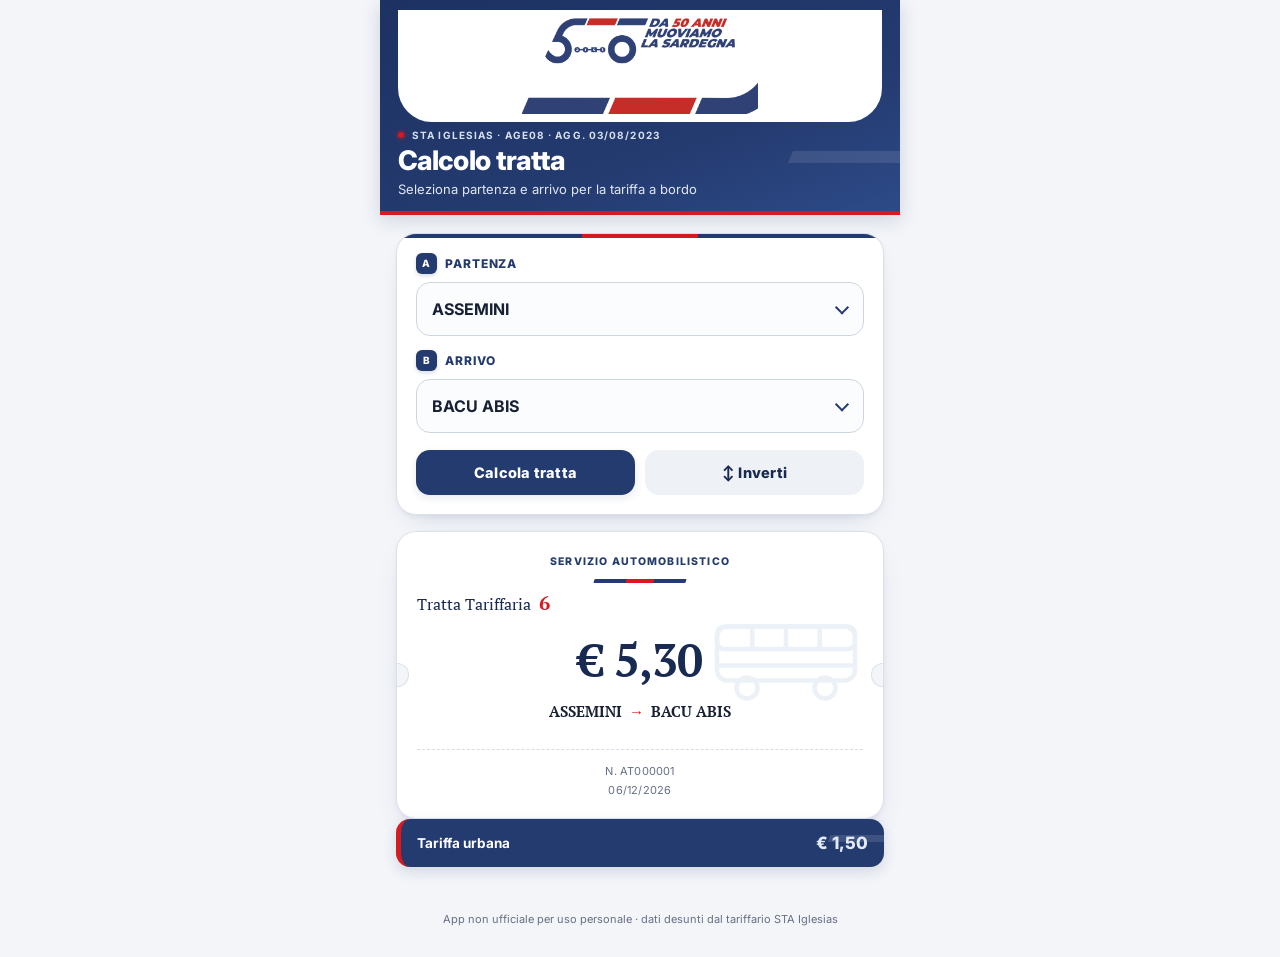
==== index.html @ c7d97326 "Add files via upload" ====
<!doctype html>
<html lang="it">
<head>
<meta charset="utf-8">
<meta name="viewport" content="width=device-width,initial-scale=1,viewport-fit=cover">
<meta name="apple-mobile-web-app-capable" content="yes">
<meta name="apple-mobile-web-app-status-bar-style" content="black-translucent">
<meta name="apple-mobile-web-app-title" content="Tratte STA">
<meta name="theme-color" content="#1B5FA6">
<meta name="description" content="Calcolo rapido di numero tratta e tariffa a bordo per la rete STA Iglesias.">
<title>STA Iglesias · Calcolo Tratta</title>
<link rel="manifest" href="./manifest.webmanifest">
<link rel="icon" href="./favicon.png" type="image/png">
<link rel="apple-touch-icon" href="./apple-touch-icon.png">
<link rel="preconnect" href="https://fonts.googleapis.com">
<link rel="preconnect" href="https://fonts.gstatic.com" crossorigin>
<link href="https://fonts.googleapis.com/css2?family=PT+Serif:ital,wght@0,400;0,700;1,400&family=Inter:wght@400;500;600;700;800&display=swap" rel="stylesheet">
<style>
  :root{
    --blue:#243B70;
    --blue-deep:#182A52;
    --red:#D71920;
    --paper:#FFFFFF;
    --paper-edge:#DCE2EC;
    --bg:#F3F5F9;
    --ink:#182033;
    --muted:#667085;
    --line:#D9DFEA;
    --warn:#8A3A12;
    --warn-soft:#FFF1E8;
    --info-soft:#EAF0FA;
    --info-ink:#284B80;
    --radius-lg:20px;
    --radius-md:14px;
  }
  *{box-sizing:border-box}
  html,body{height:100%}
  body{
    margin:0;background:var(--bg);color:var(--ink);
    font-family:'Inter',-apple-system,BlinkMacSystemFont,"Segoe UI",Arial,sans-serif;
    -webkit-font-smoothing:antialiased;
  }
  .serif{font-family:'PT Serif',Georgia,'Times New Roman',serif}

  .app{max-width:520px;margin:0 auto;min-height:100vh;background:var(--bg);
    display:flex;flex-direction:column}

  header{
    background:linear-gradient(160deg,#1d3262 0%,#243B70 64%,#2d4a88 100%);color:#fff;
    padding:calc(env(safe-area-inset-top,0px) + 10px) 18px 14px;
    position:sticky;top:0;z-index:5;overflow:hidden;
    border-bottom:4px solid var(--red);
    box-shadow:0 5px 18px rgba(24,42,82,.16);
  }
  header::after{
    content:"";position:absolute;right:-54px;bottom:-34px;width:180px;height:82px;
    border-top:12px solid rgba(255,255,255,.10);transform:skewX(-22deg);pointer-events:none;
  }
  .brand{
    position:relative;z-index:1;display:flex;justify-content:center;align-items:center;
    min-height:104px;margin-bottom:7px;padding:8px 14px;
    background:#fff;border-radius:0 0 34px 34px;
  }
  .brand img{display:block;width:min(100%,390px);height:auto;max-height:96px;object-fit:contain}
  .eyebrow{
    position:relative;z-index:1;display:flex;align-items:center;gap:8px;
    font-size:10px;letter-spacing:.11em;text-transform:uppercase;
    color:#D9E1F0;margin-bottom:5px;font-weight:700;
  }
  .eyebrow .dot{width:6px;height:6px;border-radius:50%;background:var(--red);box-shadow:0 0 0 3px rgba(215,25,32,.18)}
  h1{position:relative;z-index:1;margin:0;font-size:27px;font-weight:800;letter-spacing:-.025em;line-height:1.1;font-family:'Inter',sans-serif}
  header .sub{position:relative;z-index:1;margin-top:5px;font-size:13px;color:#E1E7F2}

  main{padding:18px 16px 38px;flex:1}

  .card{
    position:relative;background:#fff;border-radius:var(--radius-lg);padding:19px;margin-bottom:16px;
    box-shadow:0 2px 4px rgba(24,42,82,.04),0 12px 28px -16px rgba(24,42,82,.25);
    border:1px solid var(--line);overflow:hidden;
  }
  .card::before{content:"";position:absolute;left:0;top:0;width:100%;height:4px;background:linear-gradient(90deg,var(--blue) 0 38%,var(--red) 38% 62%,var(--blue) 62% 100%)}

  label{display:flex;align-items:center;gap:8px;font-weight:800;font-size:12px;
    text-transform:uppercase;letter-spacing:.075em;color:var(--blue);margin-bottom:8px}
  label .idx{
    display:inline-flex;align-items:center;justify-content:center;
    width:21px;height:21px;border-radius:6px;background:var(--blue);color:#fff;
    font-size:10px;font-weight:800;font-family:'Inter',sans-serif;box-shadow:0 2px 4px rgba(36,59,112,.18)
  }

  .select-wrap{position:relative}
  select{
    width:100%;height:54px;border:1.5px solid #CDD5E2;border-radius:var(--radius-md);
    padding:0 42px 0 15px;font-size:16px;font-weight:700;background:#FBFCFE;color:var(--ink);
    appearance:none;-webkit-appearance:none;font-family:'Inter',sans-serif;
    transition:border-color .15s ease,box-shadow .15s ease,background .15s ease;
  }
  select:focus{outline:none;border-color:var(--blue);background:#fff;box-shadow:0 0 0 3px rgba(36,59,112,.13)}
  .select-wrap::after{
    content:"";position:absolute;right:17px;top:50%;transform:translateY(-65%) rotate(45deg);
    width:8px;height:8px;border-right:2px solid var(--blue);border-bottom:2px solid var(--blue);pointer-events:none;
  }
  .field{margin-top:14px}

  .buttons{display:flex;gap:10px;margin-top:17px}
  button{
    flex:1;border:0;border-radius:var(--radius-md);padding:14px 8px;font-size:14.5px;
    font-weight:800;letter-spacing:.015em;cursor:pointer;font-family:'Inter',sans-serif;
    transition:transform .08s ease,filter .15s ease,background .15s ease;box-shadow:0 3px 9px rgba(24,42,82,.10)
  }
  button:active{transform:scale(.97)}
  button.main{background:var(--blue);color:#fff}
  button.main:hover{filter:brightness(1.08)}
  button.ghost{background:#EEF1F6;color:var(--blue-deep);box-shadow:none}
  button.ghost:hover{background:#E3E8F1}

  /* ---- Biglietto ---- */
  .ticket{
    position:relative;border-radius:var(--radius-lg);background:var(--paper);
    border:1px solid var(--paper-edge);padding:22px 20px 19px;overflow:hidden;
    box-shadow:0 2px 5px rgba(24,42,82,.05),0 16px 34px -18px rgba(24,42,82,.26);
  }
  .ticket::before,.ticket::after{
    content:"";position:absolute;top:50%;transform:translateY(-50%);
    width:24px;height:24px;border-radius:50%;background:var(--bg);box-shadow:0 0 0 1px var(--paper-edge) inset;
  }
  .ticket::before{left:-12px}.ticket::after{right:-12px}
  .ticket::marker{display:none}
  .ticket::selection{background:rgba(36,59,112,.15)}
  .ticket > .t-eyebrow::after{
    content:"";display:block;width:92px;height:4px;margin:10px auto 0;
    background:linear-gradient(90deg,var(--blue) 0 35%,var(--red) 35% 65%,var(--blue) 65% 100%);
    transform:skewX(-18deg);border-radius:1px;
  }
  .t-eyebrow{text-align:center;font-size:10.5px;letter-spacing:.11em;font-weight:800;color:var(--blue);text-transform:uppercase;line-height:1.45}
  .t-title{text-align:center;font-size:25px;font-weight:700;margin:8px 0 9px;letter-spacing:.01em;color:var(--ink)}
  .t-caption{text-align:center;font-size:11.5px;color:var(--muted);margin-bottom:15px;padding-bottom:13px;border-bottom:1px dashed #D6DCE7}
  .t-caption b{color:var(--ink)}
  .t-body{position:relative;padding:6px 0 4px;min-height:150px}
  .watermark{position:absolute;right:2px;top:50%;transform:translateY(-50%);width:150px;height:auto;opacity:.08;pointer-events:none}
  .t-row{position:relative;z-index:1;display:flex;align-items:baseline;gap:8px;font-size:16px;margin-bottom:6px;color:var(--blue-deep)}
  .t-row .num{font-weight:800;font-size:20px;color:var(--red)}
  .t-price-wrap{position:relative;z-index:1;text-align:center;margin:13px 0 11px}
  .t-price-old{font-size:16px;color:#98A1B2;text-decoration:line-through;margin-right:8px}
  .t-price{font-size:46px;font-weight:800;color:var(--blue-deep);letter-spacing:-.025em}
  .t-discount{position:relative;z-index:1;text-align:center;font-size:12px;color:var(--blue-deep);background:var(--info-soft);border:1px solid #D5E0F1;border-radius:8px;padding:6px 10px;margin:0 auto 4px;display:inline-block;font-weight:700}
  .t-discount-wrap{text-align:center;margin-bottom:8px}
  .t-route{position:relative;z-index:1;text-align:center;font-size:15px;font-weight:800;margin-top:4px;color:var(--ink)}
  .t-route .arrow{color:var(--red);padding:0 7px;font-weight:800}
  .t-footer{text-align:center;margin-top:16px;padding-top:12px;border-top:1px dashed #D6DCE7;font-size:11px;color:var(--muted);letter-spacing:.02em;line-height:1.7}
  .t-footer span{display:block}
  .placeholder{text-align:center;padding:26px 10px 6px;color:var(--muted)}
  .placeholder .big{font-size:15px;margin-bottom:4px}.placeholder p{margin:0;font-size:13px;line-height:1.5}
  .msg{position:relative;z-index:1;margin-top:12px;padding:11px 13px;border-radius:10px;font-size:12.5px;line-height:1.45;display:flex;gap:8px;align-items:flex-start}
  .msg.warn{background:var(--warn-soft);color:var(--warn)}.msg .ico{flex:0 0 auto;margin-top:1px}
  .urban-note{
    position:relative;overflow:hidden;display:flex;align-items:center;justify-content:space-between;
    background:var(--blue);color:#fff;border-radius:var(--radius-md);padding:14px 16px;font-size:13.5px;font-weight:700;
    box-shadow:0 5px 14px rgba(24,42,82,.14);border-left:5px solid var(--red);
  }
  .urban-note::after{content:"";position:absolute;right:-35px;bottom:-30px;width:100px;height:55px;border-top:7px solid rgba(255,255,255,.12);transform:skewX(-20deg)}
  .urban-note .price-tag{position:relative;z-index:1;font-weight:800;font-size:17px;color:#E3EAF5}
  footer{text-align:center;padding:6px 20px 28px;font-size:11px;color:var(--muted);line-height:1.6}

  @media (max-width:380px){
    header{padding-left:15px;padding-right:15px}.brand img{width:100%;max-width:340px}.card{padding:17px}.ticket{padding-left:17px;padding-right:17px}
  }
</style>
</head>
<body>
<div class="app">
  <header>
    <div class="brand"><img src="./sta-50-logo.png" alt="STA · 50 anni · Muoviamo la Sardegna"></div>
    <div class="eyebrow"><span class="dot"></span>STA IGLESIAS · AGE08 · AGG. 03/08/2023</div>
    <h1>Calcolo tratta</h1>
    <div class="sub">Seleziona partenza e arrivo per la tariffa a bordo</div>
  </header>

  <main>
    <section class="card">
      <label for="from"><span class="idx">A</span>Partenza</label>
      <div class="select-wrap"><select id="from"></select></div>

      <div class="field">
        <label for="to"><span class="idx">B</span>Arrivo</label>
        <div class="select-wrap"><select id="to"></select></div>
      </div>

      <div class="buttons">
        <button class="main" id="calc">Calcola tratta</button>
        <button class="ghost" id="swap">↕ Inverti</button>
      </div>
    </section>

    <section class="ticket" id="ticket">
      <div class="t-eyebrow">Servizio automobilistico</div>
      <div id="ticket-content"></div>
      <div class="t-footer" id="ticket-footer"></div>
    </section>

    <section class="urban-note">
      <span>Tariffa urbana</span>
      <span class="price-tag">€ 1,50</span>
    </section>
  </main>

  <footer>App non ufficiale per uso personale · dati desunti dal tariffario STA Iglesias</footer>
</div>

<svg style="display:none">
  <symbol id="bus-icon" viewBox="0 0 200 120">
    <rect x="8" y="18" width="184" height="72" rx="14" fill="none" stroke="#1B5FA6" stroke-width="6"/>
    <rect x="8" y="18" width="184" height="30" rx="10" fill="none" stroke="#1B5FA6" stroke-width="6"/>
    <line x1="55" y1="18" x2="55" y2="48" stroke="#1B5FA6" stroke-width="6"/>
    <line x1="100" y1="18" x2="100" y2="48" stroke="#1B5FA6" stroke-width="6"/>
    <line x1="145" y1="18" x2="145" y2="48" stroke="#1B5FA6" stroke-width="6"/>
    <circle cx="48" cy="100" r="14" fill="none" stroke="#1B5FA6" stroke-width="6"/>
    <circle cx="152" cy="100" r="14" fill="none" stroke="#1B5FA6" stroke-width="6"/>
    <line x1="8" y1="70" x2="192" y2="70" stroke="#1B5FA6" stroke-width="6"/>
  </symbol>
</svg>

<script>
const STOPS = ["ASSEMINI","BACU ABIS","BAREGA","BINDUA","BUGGERRU (Portixeddu)","CAGLIARI","CALASETTA (Cussorgia)","CARBONIA (Barbusi-Sirai)","CORONGIU (Tani)","CORTOGHIANA","DECIMOMANNU","DOMUSNOVAS","ELMAS","FLUMENTEPIDO","FLUMINIMAGGIORE","GIBA","GONNESA (Funtanamare-Plage Mesu)","GONNOSFANADIGA","GUSPINI","IGLESIAS","IS GANNAUS","MALADROXIA (Coa Quaddu)","MASAINAS","MASUA","MATZACCARA","MONSERRATO","MUSEI","NARCAO (Pesus-Rio Murtas-Terrubia)","NEBIDA","NURAXI FIGUS","NUXIS (Acquacadda)","PARINGIANU (Bruncu Teula)","PERDAXIUS","PISCINAS","PORTOSCUSO","S.ANGELO","S.ANNA ARRESI (Porto Pino)","S.ANTIOCO","S.GIOVANNI SUERGIU (Is Urigus-Palmas)","SANTADI (Terresoli)","SILIQUA","TERRASEO","TEULADA","TRATALIAS","VALLERMOSA","VILLACIDRO","VILLAMASSARGIA (M. Cadelano/ Staz. F.S.)","VILLAPERUCCIO","VILLARIOS","VILLASOR","VILLASPECIOSA"];

// Fermate di partenza da cui NON si applica 1€ della tariffa a bordo rispetto
// all'importo di tabella (indipendentemente dalla destinazione).
const EXEMPT_ORIGINS = new Set([12,22,26,33,44,47]); // ELMAS, MASAINAS, MUSEI, PISCINAS, VALLERMOSA, VILLAPERUCCIO
const DISCOUNT = 1.00;

// Matrice numero-tratta[origine][destinazione]. null = incrocio non leggibile con
// certezza nella tabella cartacea originale (il codice prova comunque il verso
// opposto prima di arrendersi: vedi resolveTratta()).
const MATRIX=[[null,6,5,5,8,2,9,6,5,7,1,4,1,6,7,6,6,5,6,5,7,9,7,7,7,2,4,6,6,7,5,7,6,6,7,6,7,8,7,6,3,6,7,7,3,4,4,6,7,2,2],[6,null,3,1,4,7,4,2,2,1,6,3,7,1,4,3,1,7,8,2,2,4,4,2,2,8,3,3,2,1,5,2,3,4,2,3,4,3,2,4,4,3,6,3,5,6,3,4,3,6,5],[5,3,null,2,5,7,5,2,1,2,5,2,6,2,4,4,2,6,7,1,2,4,4,3,3,7,2,4,3,2,6,2,3,4,3,2,5,4,3,5,3,4,6,3,4,5,2,5,4,5,5],[5,1,2,null,3,7,5,2,2,2,5,2,6,2,3,4,1,6,7,1,3,4,4,2,3,7,2,4,2,2,6,2,4,4,2,2,5,4,3,5,3,4,6,4,4,6,2,5,4,5,5],[8,4,5,3,null,9,7,5,5,4,8,5,9,4,2,6,3,5,4,4,5,7,7,2,5,10,5,6,2,4,8,5,6,7,5,3,7,6,5,7,6,6,9,6,7,6,5,7,6,7,7],[2,7,7,7,9,null,10,8,6,8,2,5,1,7,9,7,7,6,7,6,8,10,9,8,8,1,5,7,8,8,5,8,7,7,8,7,8,9,8,6,4,7,7,8,4,5,6,7,7,3,3],[9,4,5,5,7,10,null,3,4,4,8,6,9,3,8,4,4,10,11,5,3,2,4,5,3,10,5,4,5,4,5,3,4,4,4,7,5,1,2,5,7,5,6,3,8,9,5,5,4,9,8],[6,2,2,2,5,8,3,null,2,1,6,3,7,1,5,3,2,7,8,3,1,3,3,3,2,8,3,2,3,2,3,2,2,3,2,4,3,2,1,3,4,2,5,2,5,7,3,3,2,7,6],[5,2,1,2,5,6,4,2,null,2,5,2,6,2,4,4,3,6,7,2,2,4,4,4,2,7,2,4,3,2,5,2,3,4,3,3,4,3,2,5,3,4,6,3,4,5,1,5,3,5,4],[7,1,2,2,4,8,4,1,2,null,6,3,7,1,5,3,1,8,8,2,1,3,3,2,2,8,3,3,2,1,5,1,3,3,2,3,4,3,2,4,5,3,5,3,5,7,3,4,3,7,6],[1,6,5,5,8,2,8,6,5,6,null,3,2,6,7,6,5,4,5,4,6,8,6,6,6,3,3,5,6,6,4,6,5,5,7,6,6,7,6,5,2,6,9,6,2,3,4,5,6,1,1],[4,3,2,2,5,5,6,3,2,3,3,null,4,3,4,5,2,5,6,2,3,5,5,3,4,5,1,5,3,3,4,4,4,5,4,3,6,5,4,5,2,5,7,4,3,4,1,5,5,4,3],[1,7,6,6,9,1,9,7,6,7,2,4,null,7,8,7,6,5,6,5,7,9,7,7,7,2,4,6,7,7,5,7,7,6,8,7,8,8,7,6,3,7,8,7,3,5,5,6,7,2,2],[6,1,2,2,4,7,3,1,2,1,6,3,7,null,5,3,1,7,8,2,1,3,3,3,1,8,3,3,2,1,4,1,2,3,2,4,4,2,2,4,4,3,5,2,5,6,2,4,3,6,5],[7,4,4,3,2,9,8,5,4,5,7,4,8,5,null,7,4,4,3,3,5,7,7,4,6,9,4,7,4,5,8,5,6,7,5,2,8,7,6,8,5,7,9,7,6,5,4,8,7,6,7],[6,3,4,4,6,7,4,3,4,3,6,5,7,3,7,null,4,7,8,5,2,3,1,5,3,8,5,2,5,3,2,3,2,1,4,6,1,3,2,1,4,3,3,1,5,6,4,1,1,6,6],[6,1,2,1,3,7,4,2,3,1,5,2,6,1,4,4,null,7,7,1,2,4,4,2,2,7,3,4,1,1,5,2,3,4,2,3,5,3,2,5,4,4,6,3,4,6,2,5,4,6,5],[5,7,6,6,5,6,10,7,6,8,4,5,5,7,4,7,7,null,1,6,8,10,8,8,8,7,5,6,7,8,6,8,7,7,8,5,8,9,8,7,4,7,9,8,3,2,5,7,8,3,4],[6,8,7,7,4,7,11,8,7,8,5,6,6,8,3,8,7,1,null,7,8,10,8,6,9,8,6,7,8,8,7,8,8,8,9,5,9,10,9,8,4,8,10,8,4,2,6,7,8,4,5],[5,2,1,1,4,6,5,3,2,2,4,2,5,2,3,5,1,6,7,null,3,5,5,2,3,6,2,5,2,2,5,3,4,5,3,2,6,4,3,6,3,5,7,4,3,5,2,6,5,5,4],[7,2,2,3,5,8,3,1,2,1,6,3,7,1,5,2,2,8,8,3,null,3,3,3,1,8,3,2,3,2,4,2,2,3,2,4,3,2,1,3,5,2,5,2,5,7,3,3,2,7,6],[9,4,4,4,7,10,2,3,4,3,8,5,9,3,7,3,4,10,10,5,3,null,4,5,2,10,5,4,5,4,5,3,4,4,4,6,4,1,2,4,7,4,6,3,7,9,5,4,3,9,8],[7,4,4,4,7,9,4,3,4,3,6,5,7,3,7,1,4,8,8,5,3,4,null,5,3,8,5,2,5,4,2,3,2,1,4,6,1,3,2,2,4,3,2,2,5,7,5,2,1,7,6],[7,2,3,2,2,8,5,3,4,2,6,3,7,3,4,5,2,8,6,2,3,5,5,null,3,8,3,5,1,2,6,3,4,5,3,3,6,4,4,6,5,5,7,4,5,7,3,6,5,7,6],[7,2,3,3,5,8,3,2,2,2,6,4,7,1,6,3,2,8,9,3,1,2,3,3,null,8,4,3,3,2,4,1,3,3,2,4,3,2,1,4,5,3,5,2,6,7,3,3,2,7,6],[2,8,7,7,10,1,10,8,7,8,3,5,2,8,9,8,7,7,8,6,8,10,8,8,8,null,5,7,8,8,6,8,7,7,9,8,9,9,8,7,4,8,8,8,4,6,6,7,8,3,3],[4,3,2,2,5,5,5,3,2,3,3,1,4,3,4,5,3,5,6,2,3,5,5,3,4,5,null,5,3,3,4,3,4,5,4,3,6,4,4,5,2,5,7,4,3,4,1,5,5,4,3],[6,3,4,4,6,7,4,2,4,3,5,5,6,3,7,2,4,6,7,5,2,4,2,5,3,7,5,null,5,3,2,3,1,2,4,6,3,3,2,2,3,1,4,2,4,6,4,1,2,6,5],[6,2,3,2,2,8,5,3,3,2,6,3,7,2,4,5,1,7,8,2,3,5,5,1,3,8,3,5,null,2,6,3,4,5,3,3,5,4,3,6,4,5,7,4,5,7,3,5,4,7,6],[7,1,2,2,4,8,4,2,2,1,6,3,7,1,5,3,1,8,8,2,2,4,4,2,2,8,3,3,2,null,5,2,3,4,1,3,4,3,2,4,5,3,6,3,5,7,3,4,3,7,6],[5,5,6,6,8,5,5,3,5,5,4,4,5,4,8,2,5,6,7,5,4,5,2,6,4,6,4,2,6,5,null,4,2,2,5,6,3,4,3,2,3,2,4,3,3,5,4,1,2,5,4],[7,2,2,2,5,8,3,2,2,1,6,4,7,1,5,3,2,8,8,3,2,3,3,3,1,8,3,3,3,2,4,null,3,3,1,4,4,2,2,4,5,3,5,2,5,7,3,4,3,7,6],[6,3,3,4,6,7,4,2,3,3,5,4,7,2,6,2,3,7,8,4,2,4,2,4,3,7,4,1,4,3,2,3,null,3,3,5,3,3,2,2,4,1,4,1,5,6,4,1,2,6,5],[6,4,4,4,7,7,4,3,4,3,5,5,6,3,7,1,4,7,8,5,3,4,1,5,3,7,5,2,5,4,2,3,3,null,4,6,2,3,2,1,4,3,3,2,5,6,5,1,1,6,5],[7,2,3,2,5,8,4,2,3,2,7,4,8,2,5,4,2,8,9,3,2,4,4,3,2,9,4,4,3,1,5,1,3,4,null,4,4,6,5,5,5,4,6,3,6,7,4,5,3,7,6],[6,3,2,2,3,7,7,4,3,3,6,3,7,4,2,6,3,5,5,2,4,6,6,3,4,8,3,6,3,3,6,4,5,6,4,null,7,3,2,7,4,6,8,5,5,6,3,7,6,6,5],[7,4,5,5,7,8,5,3,4,4,6,6,8,4,8,1,5,8,9,6,3,4,1,6,3,9,6,3,5,4,3,4,3,2,4,7,null,3,1,2,5,4,2,2,6,7,5,2,2,7,6],[8,3,4,4,6,9,1,2,3,3,7,5,8,2,7,3,3,9,10,4,2,1,3,4,2,9,4,3,4,3,4,2,3,3,6,3,3,null,1,3,6,4,5,2,6,8,4,3,2,8,7],[7,2,3,3,5,8,2,1,2,2,6,4,7,2,6,2,2,8,9,3,1,2,2,4,1,8,4,2,3,2,3,2,2,2,5,2,1,1,null,3,5,3,4,1,6,7,3,3,2,7,6],[6,4,5,5,7,6,5,3,5,4,5,5,6,4,8,1,5,7,8,6,3,4,2,6,4,7,5,2,6,4,2,4,2,1,5,7,2,3,3,null,4,2,3,2,4,6,5,1,2,6,5],[3,4,3,3,6,4,7,4,3,5,2,2,3,4,5,4,4,4,4,3,5,7,4,5,5,4,2,3,4,5,3,5,4,4,5,4,5,6,5,4,null,4,6,5,1,3,2,4,5,3,2],[6,3,4,4,6,7,5,2,4,3,6,5,7,3,7,3,4,7,8,5,2,4,3,5,3,8,5,1,5,3,2,3,1,3,4,6,4,4,3,2,4,null,5,2,5,6,4,2,3,6,5],[7,6,6,6,9,7,6,5,6,5,9,7,8,5,9,3,6,9,10,7,5,6,2,7,5,8,7,4,7,6,4,5,4,3,6,8,2,5,4,3,6,5,null,4,7,9,7,4,3,10,9],[7,3,3,4,6,8,3,2,3,3,6,4,7,2,7,1,3,8,8,4,2,3,2,4,2,8,4,2,4,3,3,2,1,2,3,5,2,2,1,2,5,2,4,null,5,7,4,2,1,7,6],[3,5,4,4,7,4,8,5,4,5,2,3,3,5,6,5,4,3,4,3,5,7,5,5,6,4,3,4,5,5,3,5,5,5,6,5,6,6,6,4,1,5,7,5,null,2,3,4,5,2,2],[4,6,5,6,6,5,9,7,5,7,3,4,5,6,5,6,6,2,2,5,7,9,7,7,7,6,4,6,7,7,5,7,6,6,7,6,7,8,7,6,3,6,9,7,2,null,5,6,7,3,4],[4,3,2,2,5,6,5,3,1,3,4,1,5,2,4,4,2,5,6,2,3,5,5,3,3,6,1,4,3,3,4,3,4,5,4,3,5,4,3,5,2,4,7,4,3,5,null,5,4,4,4],[6,4,5,5,7,7,5,3,5,4,5,5,6,4,8,1,5,7,7,6,3,4,2,6,3,7,5,1,5,4,1,4,1,1,5,7,2,3,3,1,4,2,4,2,4,6,5,null,2,6,5],[7,3,4,4,6,7,4,2,3,3,6,5,7,3,7,1,4,8,8,5,2,3,1,5,2,8,5,2,4,3,2,3,2,1,3,6,2,2,2,2,5,3,3,1,5,7,4,2,null,7,6],[2,6,5,5,7,3,9,7,5,7,1,4,2,6,6,6,6,3,4,5,7,9,7,7,7,3,4,6,7,7,5,7,6,6,7,6,7,8,7,6,3,6,10,7,2,3,4,6,7,null,2],[2,5,5,5,7,3,8,6,4,6,1,3,2,5,7,6,5,4,5,4,6,8,6,6,6,3,3,5,6,6,4,6,5,5,6,5,6,7,6,5,2,5,9,6,2,4,4,5,6,2,null]];

const TARIFFS={1:["0–10",2.30],2:["10–20",2.90],3:["20–30",3.50],4:["30–40",4.10],5:["40–50",4.70],6:["50–60",5.30],7:["60–70",5.90],8:["70–80",6.50],9:["80–90",7.10],10:["90–100",7.70],11:["100–125",9.10],12:["125–150",10.50],13:["150–175",12.00],14:["175–200",13.50],15:["200–225",15.00],16:["225–250",16.50],17:["250–275",17.50],18:["275–300",19.00],19:["300–325",20.50],20:["325–350",22.00]};

const F = document.getElementById("from"), A = document.getElementById("to");
const ticketContent = document.getElementById("ticket-content");
const ticketFooter = document.getElementById("ticket-footer");

function fillSelect(sel, selectedIndex){
  sel.innerHTML = STOPS.map((name,i)=>`<option value="${i}">${name}</option>`).join("");
  sel.value = selectedIndex;
}
fillSelect(F, 0);
fillSelect(A, 1);

function euro(n){
  return "€ " + n.toFixed(2).replace(".", ",");
}

// Cerca il valore in entrambi i versi prima di arrendersi: se la cella A→B non è
// leggibile ma B→A sì, il numero di tratta è comunque noto (la tariffa è la stessa
// in entrambe le direzioni).
function resolveTratta(i,j){
  const direct = MATRIX[i][j];
  if(direct != null) return {value:direct, inferred:false};
  const reverse = MATRIX[j][i];
  if(reverse != null) return {value:reverse, inferred:true};
  return {value:null, inferred:false};
}

function serial(i,j){
  let n = String(1000*i + j);
  while(n.length < 6) n = "0" + n;
  return "AT" + n;
}

function pad2(n){ return n < 10 ? "0" + n : String(n); }
function todayStr(){
  const d = new Date();
  return pad2(d.getDate()) + "/" + pad2(d.getMonth()+1) + "/" + d.getFullYear();
}

function renderPlaceholder(text){
  ticketContent.innerHTML = `<div class="placeholder"><p>${text}</p></div>`;
  ticketFooter.innerHTML = "";
}

function renderUnreadable(routeLabel){
  ticketContent.innerHTML = `
    <div class="t-route serif">${routeLabel[0]}<span class="arrow">→</span>${routeLabel[1]}</div>
    <div class="msg warn"><span class="ico">⚠️</span><span>Questo incrocio non è leggibile con certezza nella tabella originale, in nessuna delle due direzioni. Verifica la tariffa a bordo con l'operatore.</span></div>
  `;
  ticketFooter.innerHTML = "";
}

function renderResult(x, inferred, i, j, routeLabel){
  const z = TARIFFS[x];
  const base = z ? z[1] : null;
  const exempt = EXEMPT_ORIGINS.has(i);
  const finalPrice = (base != null && exempt) ? Math.max(base - DISCOUNT, 0) : base;

  ticketContent.innerHTML = `
    <div class="t-body">
      <svg class="watermark" viewBox="0 0 200 120"><use href="#bus-icon"/></svg>
      <div class="t-row serif"><span>Tratta Tariffaria</span><span class="num">${x}</span></div>
      <div class="t-price-wrap serif">
        ${exempt && base != null ? `<span class="t-price-old">${euro(base)}</span>` : ""}
        <span class="t-price">${finalPrice != null ? euro(finalPrice) : "—"}</span>
      </div>
      ${exempt ? `<div class="t-discount-wrap"><span class="t-discount">− ${euro(DISCOUNT)} · nessuna sovrattassa da ${routeLabel[0]}</span></div>` : ""}
      <div class="t-route serif">${routeLabel[0]}<span class="arrow">→</span>${routeLabel[1]}</div>
      ${inferred ? `<div class="msg warn" style="background:var(--info-soft);color:var(--info-ink)"><span class="ico">ℹ️</span><span>Tratta dedotta dal verso opposto (${routeLabel[1]} → ${routeLabel[0]}), non leggibile direttamente in tabella per questo verso.</span></div>` : ""}
    </div>
  `;
  ticketFooter.innerHTML = `<span>N. ${serial(i,j)}</span><span>${todayStr()}</span>`;
}

function calc(){
  const i = Number(F.value), j = Number(A.value);
  const routeLabel = [STOPS[i], STOPS[j]];

  if(i === j){
    renderPlaceholder("Partenza e arrivo coincidono: scegli due fermate diverse per calcolare la tratta.");
    return;
  }

  const {value, inferred} = resolveTratta(i,j);
  if(value == null){ renderUnreadable(routeLabel); return; }

  renderResult(value, inferred, i, j, routeLabel);
}

document.getElementById("calc").onclick = calc;
document.getElementById("swap").onclick = () => { const x = F.value; F.value = A.value; A.value = x; calc(); };
F.onchange = calc; A.onchange = calc;

calc();
</script>
<script>
if("serviceWorker" in navigator){
  window.addEventListener("load", () => navigator.serviceWorker.register("./service-worker.js"));
}
</script>
</body>
</html>
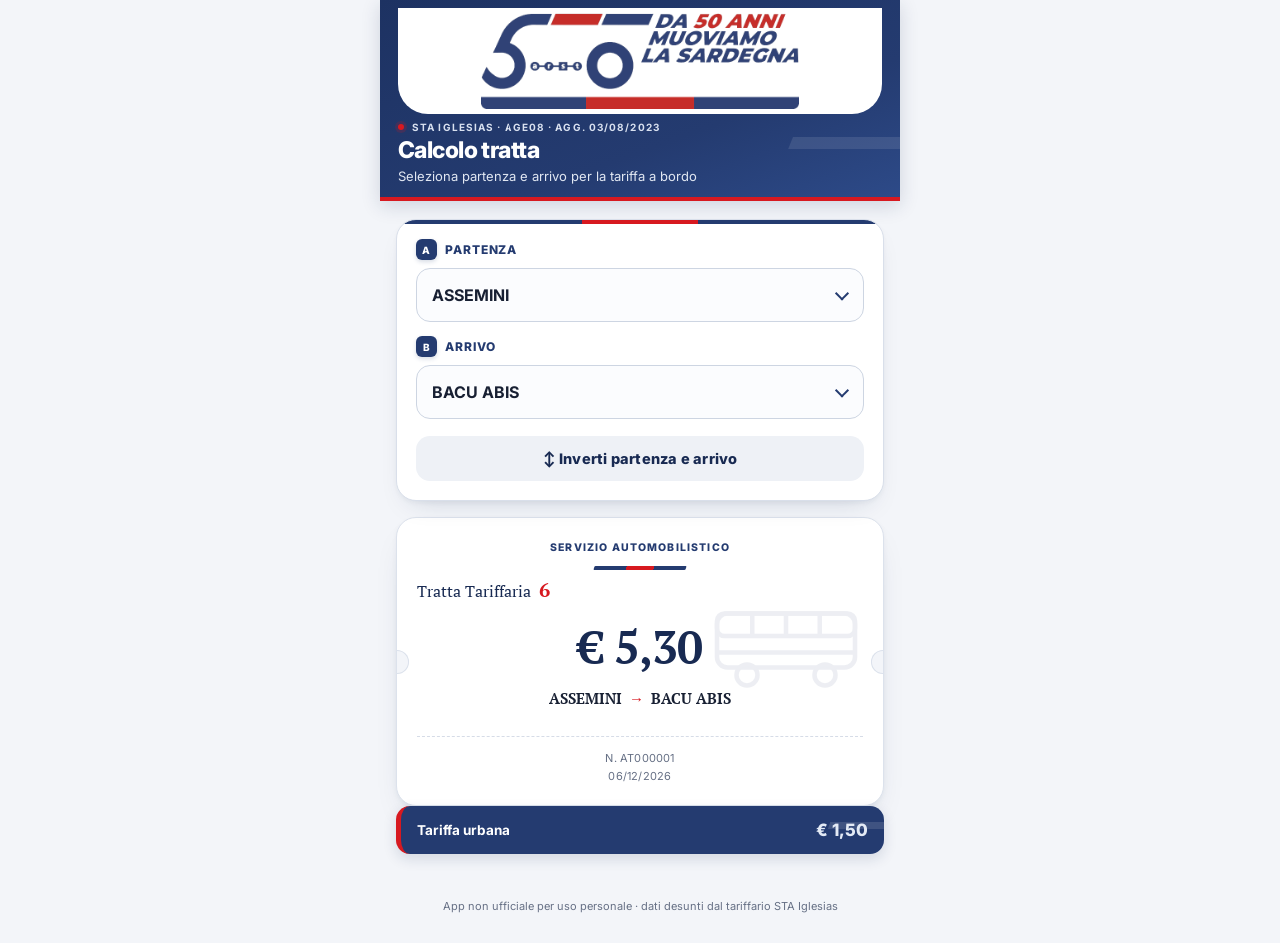
==== commit decbedcd: "Add files via upload" ====
--- a/index.html
+++ b/index.html
@@ -6,7 +6,7 @@
 <meta name="apple-mobile-web-app-capable" content="yes">
 <meta name="apple-mobile-web-app-status-bar-style" content="black-translucent">
 <meta name="apple-mobile-web-app-title" content="Tratte STA">
-<meta name="theme-color" content="#1B5FA6">
+<meta name="theme-color" content="#243B70">
 <meta name="description" content="Calcolo rapido di numero tratta e tariffa a bordo per la rete STA Iglesias.">
 <title>STA Iglesias · Calcolo Tratta</title>
 <link rel="manifest" href="./manifest.webmanifest">
@@ -47,8 +47,8 @@
 
   header{
     background:linear-gradient(160deg,#1d3262 0%,#243B70 64%,#2d4a88 100%);color:#fff;
-    padding:calc(env(safe-area-inset-top,0px) + 10px) 18px 14px;
-    position:sticky;top:0;z-index:5;overflow:hidden;
+    padding:calc(env(safe-area-inset-top,0px) + 8px) 18px 13px;
+    position:relative;z-index:1;overflow:hidden;
     border-bottom:4px solid var(--red);
     box-shadow:0 5px 18px rgba(24,42,82,.16);
   }
@@ -58,27 +58,27 @@
   }
   .brand{
     position:relative;z-index:1;display:flex;justify-content:center;align-items:center;
-    min-height:104px;margin-bottom:7px;padding:8px 14px;
-    background:#fff;border-radius:0 0 34px 34px;
-  }
-  .brand img{display:block;width:min(100%,390px);height:auto;max-height:96px;object-fit:contain}
+    min-height:104px;margin-bottom:7px;padding:5px 14px;
+    background:#fff;border-radius:0 0 30px 30px;
+  }
+  .brand img{display:block;width:min(100%,400px);height:auto;max-height:96px;object-fit:contain}
   .eyebrow{
     position:relative;z-index:1;display:flex;align-items:center;gap:8px;
     font-size:10px;letter-spacing:.11em;text-transform:uppercase;
     color:#D9E1F0;margin-bottom:5px;font-weight:700;
   }
   .eyebrow .dot{width:6px;height:6px;border-radius:50%;background:var(--red);box-shadow:0 0 0 3px rgba(215,25,32,.18)}
-  h1{position:relative;z-index:1;margin:0;font-size:27px;font-weight:800;letter-spacing:-.025em;line-height:1.1;font-family:'Inter',sans-serif}
+  h1{position:relative;z-index:1;margin:0;font-size:23px;font-weight:800;letter-spacing:-.025em;line-height:1.1;font-family:'Inter',sans-serif}
   header .sub{position:relative;z-index:1;margin-top:5px;font-size:13px;color:#E1E7F2}
 
   main{padding:18px 16px 38px;flex:1}
 
   .card{
-    position:relative;background:#fff;border-radius:var(--radius-lg);padding:19px;margin-bottom:16px;
+    position:relative;z-index:3;border-radius:var(--radius-lg);padding:19px;margin-bottom:16px;
     box-shadow:0 2px 4px rgba(24,42,82,.04),0 12px 28px -16px rgba(24,42,82,.25);
-    border:1px solid var(--line);overflow:hidden;
-  }
-  .card::before{content:"";position:absolute;left:0;top:0;width:100%;height:4px;background:linear-gradient(90deg,var(--blue) 0 38%,var(--red) 38% 62%,var(--blue) 62% 100%)}
+    border:1px solid var(--line);
+    background:linear-gradient(90deg,var(--blue) 0 38%,var(--red) 38% 62%,var(--blue) 62% 100%) 0 0/100% 4px no-repeat,#fff;
+  }
 
   label{display:flex;align-items:center;gap:8px;font-weight:800;font-size:12px;
     text-transform:uppercase;letter-spacing:.075em;color:var(--blue);margin-bottom:8px}
@@ -89,17 +89,41 @@
   }
 
   .select-wrap{position:relative}
-  select{
+  .search-select-native{
+    position:absolute!important;width:1px!important;height:1px!important;padding:0!important;margin:-1px!important;
+    overflow:hidden!important;clip:rect(0,0,0,0)!important;white-space:nowrap!important;border:0!important;
+  }
+  .autocomplete-input{
     width:100%;height:54px;border:1.5px solid #CDD5E2;border-radius:var(--radius-md);
-    padding:0 42px 0 15px;font-size:16px;font-weight:700;background:#FBFCFE;color:var(--ink);
-    appearance:none;-webkit-appearance:none;font-family:'Inter',sans-serif;
+    padding:0 48px 0 15px;font-size:16px;font-weight:700;background:#FBFCFE;color:var(--ink);
+    font-family:'Inter',sans-serif;outline:none;
     transition:border-color .15s ease,box-shadow .15s ease,background .15s ease;
   }
-  select:focus{outline:none;border-color:var(--blue);background:#fff;box-shadow:0 0 0 3px rgba(36,59,112,.13)}
-  .select-wrap::after{
+  .autocomplete-input::-webkit-search-cancel-button,
+  .autocomplete-input::-webkit-search-decoration{-webkit-appearance:none;display:none}
+  .autocomplete-input::placeholder{color:#8B95A7;font-weight:600}
+  .autocomplete-input:focus{border-color:var(--blue);background:#fff;box-shadow:0 0 0 3px rgba(36,59,112,.13)}
+  .autocomplete-wrap::after{
     content:"";position:absolute;right:17px;top:50%;transform:translateY(-65%) rotate(45deg);
-    width:8px;height:8px;border-right:2px solid var(--blue);border-bottom:2px solid var(--blue);pointer-events:none;
-  }
+    width:8px;height:8px;border-right:2px solid var(--blue);border-bottom:2px solid var(--blue);
+    pointer-events:none;
+  }
+  .suggestions{
+    position:absolute;left:0;right:0;top:calc(100% + 6px);z-index:20;display:none;
+    max-height:min(300px,44vh);overflow:auto;background:#fff;border:1px solid var(--line);border-radius:14px;
+    box-shadow:0 12px 28px rgba(24,42,82,.18);padding:6px;
+    -webkit-overflow-scrolling:touch;
+  }
+  .suggestions.open{display:block}
+  .suggestion{
+    width:100%;display:block;border:0;background:transparent;box-shadow:none;border-radius:10px;
+    padding:12px 11px;text-align:left;font-size:14px;font-weight:700;color:var(--ink);
+    font-family:'Inter',sans-serif;cursor:pointer;
+  }
+  .suggestion:hover,.suggestion.active{background:var(--info-soft);color:var(--blue-deep)}
+  .suggestion mark{background:transparent;color:var(--red);font-weight:800}
+  .suggestion.active mark{color:var(--red)}
+  .suggestion-empty{padding:12px 11px;font-size:13px;color:var(--muted);text-align:center}
   .field{margin-top:14px}
 
   .buttons{display:flex;gap:10px;margin-top:17px}
@@ -125,8 +149,6 @@
     width:24px;height:24px;border-radius:50%;background:var(--bg);box-shadow:0 0 0 1px var(--paper-edge) inset;
   }
   .ticket::before{left:-12px}.ticket::after{right:-12px}
-  .ticket::marker{display:none}
-  .ticket::selection{background:rgba(36,59,112,.15)}
   .ticket > .t-eyebrow::after{
     content:"";display:block;width:92px;height:4px;margin:10px auto 0;
     background:linear-gradient(90deg,var(--blue) 0 35%,var(--red) 35% 65%,var(--blue) 65% 100%);
@@ -149,7 +171,7 @@
   .t-route .arrow{color:var(--red);padding:0 7px;font-weight:800}
   .t-footer{text-align:center;margin-top:16px;padding-top:12px;border-top:1px dashed #D6DCE7;font-size:11px;color:var(--muted);letter-spacing:.02em;line-height:1.7}
   .t-footer span{display:block}
-  .placeholder{text-align:center;padding:26px 10px 6px;color:var(--muted)}
+  .placeholder{min-height:150px;display:flex;align-items:center;justify-content:center;text-align:center;padding:10px;color:var(--muted)}
   .placeholder .big{font-size:15px;margin-bottom:4px}.placeholder p{margin:0;font-size:13px;line-height:1.5}
   .msg{position:relative;z-index:1;margin-top:12px;padding:11px 13px;border-radius:10px;font-size:12.5px;line-height:1.45;display:flex;gap:8px;align-items:flex-start}
   .msg.warn{background:var(--warn-soft);color:var(--warn)}.msg .ico{flex:0 0 auto;margin-top:1px}
@@ -163,7 +185,7 @@
   footer{text-align:center;padding:6px 20px 28px;font-size:11px;color:var(--muted);line-height:1.6}
 
   @media (max-width:380px){
-    header{padding-left:15px;padding-right:15px}.brand img{width:100%;max-width:340px}.card{padding:17px}.ticket{padding-left:17px;padding-right:17px}
+    header{padding-left:15px;padding-right:15px}.brand img{width:100%;max-width:360px}.card{padding:17px}.ticket{padding-left:17px;padding-right:17px}
   }
 </style>
 </head>
@@ -179,16 +201,23 @@
   <main>
     <section class="card">
       <label for="from"><span class="idx">A</span>Partenza</label>
-      <div class="select-wrap"><select id="from"></select></div>
+      <div class="select-wrap autocomplete-wrap">
+        <select id="from" class="search-select-native" aria-hidden="true" tabindex="-1"></select>
+        <input id="from-search" class="autocomplete-input" type="search" inputmode="search" autocomplete="off" autocapitalize="characters" spellcheck="false" placeholder="Cerca località..." role="combobox" aria-autocomplete="list" aria-controls="from-suggestions" aria-expanded="false">
+        <div id="from-suggestions" class="suggestions" role="listbox"></div>
+      </div>
 
       <div class="field">
-        <label for="to"><span class="idx">B</span>Arrivo</label>
-        <div class="select-wrap"><select id="to"></select></div>
+        <label for="to-search"><span class="idx">B</span>Arrivo</label>
+        <div class="select-wrap autocomplete-wrap">
+          <select id="to" class="search-select-native" aria-hidden="true" tabindex="-1"></select>
+          <input id="to-search" class="autocomplete-input" type="search" inputmode="search" autocomplete="off" autocapitalize="characters" spellcheck="false" placeholder="Cerca località..." role="combobox" aria-autocomplete="list" aria-controls="to-suggestions" aria-expanded="false">
+          <div id="to-suggestions" class="suggestions" role="listbox"></div>
+        </div>
       </div>
 
       <div class="buttons">
-        <button class="main" id="calc">Calcola tratta</button>
-        <button class="ghost" id="swap">↕ Inverti</button>
+        <button class="ghost" id="swap">↕ Inverti partenza e arrivo</button>
       </div>
     </section>
 
@@ -209,14 +238,14 @@
 
 <svg style="display:none">
   <symbol id="bus-icon" viewBox="0 0 200 120">
-    <rect x="8" y="18" width="184" height="72" rx="14" fill="none" stroke="#1B5FA6" stroke-width="6"/>
-    <rect x="8" y="18" width="184" height="30" rx="10" fill="none" stroke="#1B5FA6" stroke-width="6"/>
-    <line x1="55" y1="18" x2="55" y2="48" stroke="#1B5FA6" stroke-width="6"/>
-    <line x1="100" y1="18" x2="100" y2="48" stroke="#1B5FA6" stroke-width="6"/>
-    <line x1="145" y1="18" x2="145" y2="48" stroke="#1B5FA6" stroke-width="6"/>
-    <circle cx="48" cy="100" r="14" fill="none" stroke="#1B5FA6" stroke-width="6"/>
-    <circle cx="152" cy="100" r="14" fill="none" stroke="#1B5FA6" stroke-width="6"/>
-    <line x1="8" y1="70" x2="192" y2="70" stroke="#1B5FA6" stroke-width="6"/>
+    <rect x="8" y="18" width="184" height="72" rx="14" fill="none" stroke="var(--blue)" stroke-width="6"/>
+    <rect x="8" y="18" width="184" height="30" rx="10" fill="none" stroke="var(--blue)" stroke-width="6"/>
+    <line x1="55" y1="18" x2="55" y2="48" stroke="var(--blue)" stroke-width="6"/>
+    <line x1="100" y1="18" x2="100" y2="48" stroke="var(--blue)" stroke-width="6"/>
+    <line x1="145" y1="18" x2="145" y2="48" stroke="var(--blue)" stroke-width="6"/>
+    <circle cx="48" cy="100" r="14" fill="none" stroke="var(--blue)" stroke-width="6"/>
+    <circle cx="152" cy="100" r="14" fill="none" stroke="var(--blue)" stroke-width="6"/>
+    <line x1="8" y1="70" x2="192" y2="70" stroke="var(--blue)" stroke-width="6"/>
   </symbol>
 </svg>
 
@@ -245,6 +274,202 @@
 }
 fillSelect(F, 0);
 fillSelect(A, 1);
+
+// Normalizzazione "morbida": via accenti e punteggiatura, cosi "S.ANTIOCO",
+// "s antioco" e "sant'antioco" portano tutti allo stesso risultato.
+function normalizeChars(value){
+  return value.normalize("NFD").replace(/[\u0300-\u036f]/g,"").toLowerCase().replace(/[^a-z0-9]/g," ");
+}
+function normalizeSearch(value){
+  return normalizeChars(value).replace(/\s+/g," ").trim();
+}
+function tokenize(value){
+  return normalizeSearch(value).split(" ").filter(Boolean);
+}
+
+const STOP_TOKENS = STOPS.map(tokenize);
+
+// Forme compattate senza spazi, con le abbreviazioni puntate gia' sciolte:
+// servono a far funzionare anche chi digita tutto attaccato ("santantioco").
+const STOP_FLAT = STOPS.map(name => {
+  const parts = tokenize(name);
+  const forms = [parts.join("")];
+  if(parts[0] === "s"){
+    const rest = parts.slice(1).join("");
+    ["san","sant","santa"].forEach(pre => forms.push(pre + rest));
+  }
+  return forms;
+});
+
+// Punteggio: 4 = inizia il nome, 3 = inizia una parola successiva, 1 = dentro una
+// parola. La regola sulle parole di 1-2 lettere fa combaciare "san"/"sant"/"santa"
+// con le abbreviazioni puntate del tariffario (S.ANTIOCO, S.ANNA, S.GIOVANNI...).
+function scoreStop(index, qTokens){
+  const joined = qTokens.join("");
+  for(const flat of STOP_FLAT[index]){
+    if(flat.startsWith(joined)) return 100;   // corrispondenza dall'inizio: sempre in cima
+  }
+  const parts = STOP_TOKENS[index];
+  let total = 0;
+  for(const q of qTokens){
+    let best = 0;
+    for(let t = 0; t < parts.length; t++){
+      const part = parts[t];
+      let s = 0;
+      if(part.startsWith(q)) s = (t === 0) ? 4 : 3;
+      else if(part.length <= 2 && q.startsWith(part)) s = (t === 0) ? 4 : 3;
+      else if(part.includes(q)) s = 1;
+      if(s > best) best = s;
+    }
+    if(!best) return -1;   // una parola digitata non trova riscontro: scarta
+    total += best;
+  }
+  return total;
+}
+
+// Evidenzia nella tendina la parte di nome che corrisponde a quanto digitato.
+function highlight(name, qTokens){
+  const flat = normalizeChars(name);
+  if(flat.length !== name.length || !qTokens.length) return name;
+  const hit = new Array(name.length).fill(false);
+  for(const q of qTokens){
+    let from = 0, at;
+    while((at = flat.indexOf(q, from)) !== -1){
+      for(let k = at; k < at + q.length; k++) hit[k] = true;
+      from = at + 1;
+    }
+  }
+  let out = "", open = false;
+  for(let k = 0; k < name.length; k++){
+    if(hit[k] && !open){ out += "<mark>"; open = true; }
+    if(!hit[k] && open){ out += "</mark>"; open = false; }
+    out += name[k];
+  }
+  return open ? out + "</mark>" : out;
+}
+
+function setupAutocomplete(select, input, suggestions){
+  let activeIndex = -1;
+
+  function currentMatches(query){
+    const qTokens = tokenize(query);
+    if(!qTokens.length) return STOPS.map((name,index)=>({name,index}));
+    return STOPS.map((name,index)=>({name,index,score:scoreStop(index,qTokens)}))
+      .filter(item => item.score >= 0)
+      .sort((a,b) => b.score - a.score);   // a pari punteggio resta l'ordine alfabetico
+  }
+
+  function render(query, open=true){
+    const qTokens = tokenize(query);
+    const matches = currentMatches(query);
+
+    suggestions.innerHTML = matches.length
+      ? matches.map(item=>`<button type="button" class="suggestion" role="option" id="${input.id}-opt-${item.index}" data-index="${item.index}" aria-selected="false">${highlight(item.name, qTokens)}</button>`).join("")
+      : `<div class="suggestion-empty">Nessuna località trovata</div>`;
+
+    suggestions.scrollTop = 0;
+    activeIndex = -1;
+    input.removeAttribute("aria-activedescendant");
+    if(open) {
+      suggestions.classList.add("open");
+      input.setAttribute("aria-expanded","true");
+    }
+  }
+
+  function markActive(items){
+    items.forEach((el,k)=>{
+      const on = k === activeIndex;
+      el.classList.toggle("active", on);
+      el.setAttribute("aria-selected", on ? "true" : "false");
+    });
+    if(activeIndex >= 0){
+      items[activeIndex].scrollIntoView({block:"nearest"});
+      input.setAttribute("aria-activedescendant", items[activeIndex].id);
+    }
+  }
+
+  function choose(index){
+    if(index == null || index < 0 || index >= STOPS.length) return;
+    select.value = String(index);
+    input.value = STOPS[index];
+    suggestions.classList.remove("open");
+    input.setAttribute("aria-expanded","false");
+    input.removeAttribute("aria-activedescendant");
+    select.dispatchEvent(new Event("change", {bubbles:true}));
+  }
+
+  input.addEventListener("focus", () => {
+    // Al tocco il campo viene svuotato: l'utente può iniziare a digitare
+    // immediatamente, senza dover cancellare manualmente la località precedente.
+    input.value = "";
+    input.select();
+    render("", true);
+  });
+  input.addEventListener("input", () => render(input.value, true));
+  input.addEventListener("keydown", (event) => {
+    const items = suggestions.querySelectorAll(".suggestion");
+    if(event.key === "ArrowDown"){
+      event.preventDefault();
+      if(!items.length) return;
+      activeIndex = (activeIndex + 1) % items.length;
+      markActive(items);
+    } else if(event.key === "ArrowUp"){
+      event.preventDefault();
+      if(!items.length) return;
+      activeIndex = (activeIndex - 1 + items.length) % items.length;
+      markActive(items);
+    } else if(event.key === "Enter"){
+      if(activeIndex >= 0 && items[activeIndex]){
+        event.preventDefault();
+        choose(Number(items[activeIndex].dataset.index));
+      } else {
+        const exact = STOPS.findIndex(name => normalizeSearch(name) === normalizeSearch(input.value));
+        if(exact >= 0){ event.preventDefault(); choose(exact); return; }
+        const matches = currentMatches(input.value);
+        if(matches.length === 1){ event.preventDefault(); choose(matches[0].index); }
+      }
+    } else if(event.key === "Escape"){
+      suggestions.classList.remove("open");
+      input.setAttribute("aria-expanded","false");
+    }
+  });
+
+  suggestions.addEventListener("mousedown", event => event.preventDefault());
+  suggestions.addEventListener("click", event => {
+    const option = event.target.closest(".suggestion");
+    if(option) choose(Number(option.dataset.index));
+  });
+
+  input.addEventListener("blur", () => {
+    setTimeout(() => {
+      // Il campo non deve mai restare con un testo parziale mentre il biglietto
+      // calcola un'altra fermata: o il testo corrisponde a una località (e allora
+      // viene selezionata), o si ripristina quella attiva.
+      const typed = input.value.trim();
+      if(!typed){
+        input.value = STOPS[Number(select.value)] || "";
+      } else {
+        const exact = STOPS.findIndex(name => normalizeSearch(name) === normalizeSearch(typed));
+        const matches = exact >= 0 ? null : currentMatches(typed);
+        if(exact >= 0) choose(exact);
+        else if(matches.length === 1) choose(matches[0].index);
+        else input.value = STOPS[Number(select.value)] || "";
+      }
+      suggestions.classList.remove("open");
+      input.setAttribute("aria-expanded","false");
+    }, 120);
+  });
+
+  return {
+    sync(){ input.value = STOPS[Number(select.value)] || ""; },
+    open(){ render(input.value, true); }
+  };
+}
+
+const fromSearch = setupAutocomplete(F, document.getElementById("from-search"), document.getElementById("from-suggestions"));
+const toSearch = setupAutocomplete(A, document.getElementById("to-search"), document.getElementById("to-suggestions"));
+fromSearch.sync();
+toSearch.sync();
 
 function euro(n){
   return "€ " + n.toFixed(2).replace(".", ",");
@@ -323,9 +548,21 @@
   renderResult(value, inferred, i, j, routeLabel);
 }
 
-document.getElementById("calc").onclick = calc;
-document.getElementById("swap").onclick = () => { const x = F.value; F.value = A.value; A.value = x; calc(); };
-F.onchange = calc; A.onchange = calc;
+document.getElementById("swap").onclick = () => {
+  const x = F.value; F.value = A.value; A.value = x;
+  fromSearch.sync(); toSearch.sync();
+  calc();
+};
+F.onchange = () => { fromSearch.sync(); calc(); };
+A.onchange = () => { toSearch.sync(); calc(); };
+
+// Chiude i suggerimenti toccando fuori dai due campi, senza alterare la selezione.
+document.addEventListener("pointerdown", (event) => {
+  if(!event.target.closest(".autocomplete-wrap")){
+    document.querySelectorAll(".suggestions.open").forEach(el => el.classList.remove("open"));
+    document.querySelectorAll(".autocomplete-input").forEach(el => el.setAttribute("aria-expanded","false"));
+  }
+});
 
 calc();
 </script>
